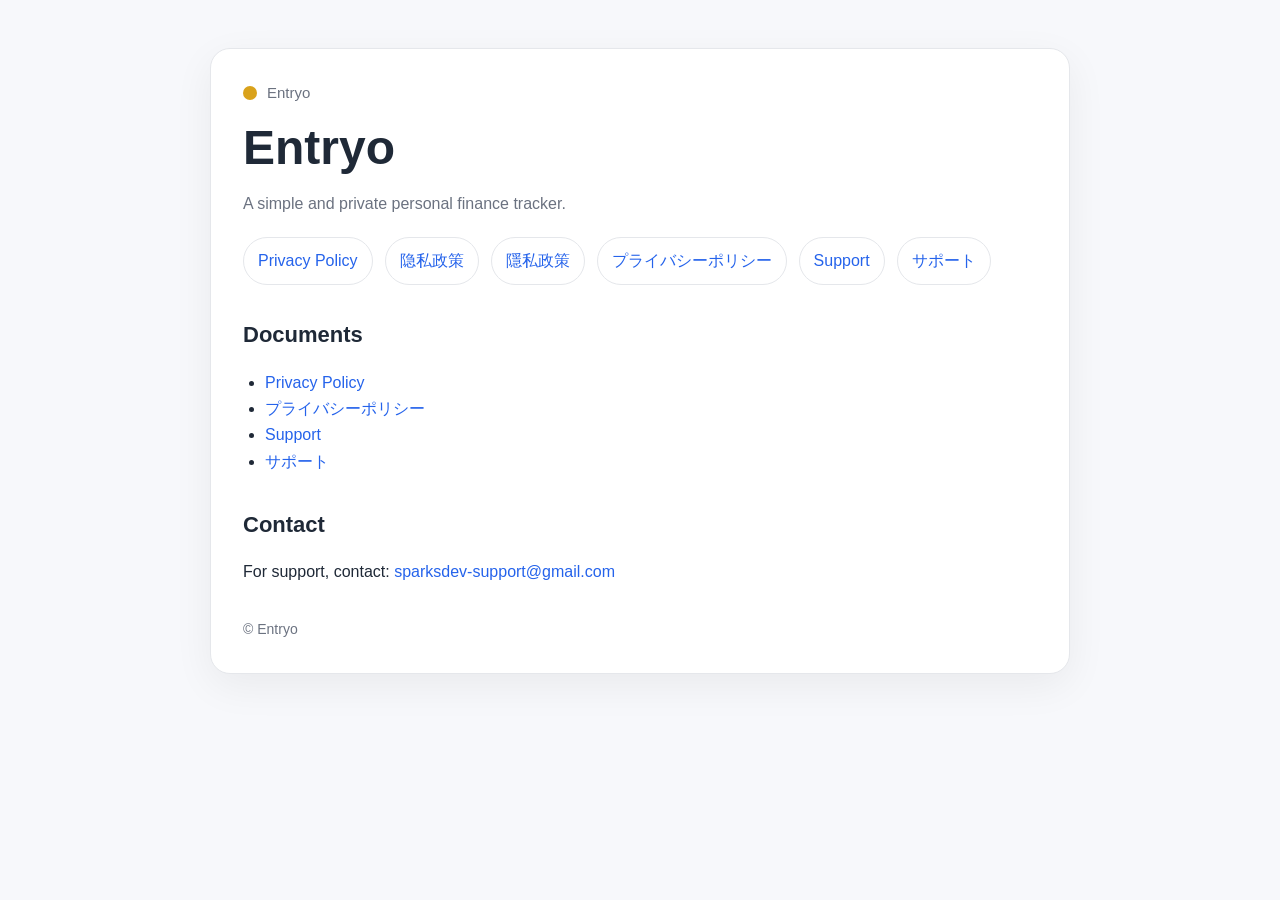
==== index.html @ dc65e1f8 "更改Coino为Entryo by Codex" ====
<!doctype html>
<html lang="en">
<head>
  <meta charset="utf-8">
  <meta name="viewport" content="width=device-width, initial-scale=1">
  <title>Entryo</title>
  <meta name="description" content="Entryo documents">
  <style>
:root{color-scheme:light dark;--bg:#f7f8fb;--card:#fff;--text:#1f2937;--muted:#6b7280;--border:#e5e7eb;--accent:#d9a21b;--link:#2563eb}
@media(prefers-color-scheme:dark){:root{--bg:#0f1115;--card:#171a21;--text:#f3f4f6;--muted:#9ca3af;--border:#2d3340;--accent:#f4c542;--link:#7cb7ff}}
*{box-sizing:border-box}body{margin:0;font-family:-apple-system,BlinkMacSystemFont,"Segoe UI",Roboto,Helvetica,Arial,"PingFang SC","Microsoft YaHei","Noto Sans CJK SC","Noto Sans TC",sans-serif;background:var(--bg);color:var(--text);line-height:1.65}
.container{width:min(860px,calc(100% - 32px));margin:0 auto;padding:48px 0}.card{background:var(--card);border:1px solid var(--border);border-radius:20px;padding:32px;box-shadow:0 12px 40px rgba(0,0,0,.06)}
header{margin-bottom:28px}.brand{display:inline-flex;align-items:center;gap:10px;color:var(--muted);font-size:15px;margin-bottom:16px}.logo-dot{width:14px;height:14px;border-radius:999px;background:var(--accent);display:inline-block}
h1{font-size:clamp(32px,6vw,48px);line-height:1.1;margin:0 0 12px}h2{font-size:22px;margin:32px 0 10px}p,li{font-size:16px}.muted{color:var(--muted)}
nav,.language-links{display:flex;flex-wrap:wrap;gap:12px;margin:20px 0 0}a{color:var(--link);text-decoration:none}a:hover{text-decoration:underline}.button-link{display:inline-flex;padding:10px 14px;border:1px solid var(--border);border-radius:999px}
footer{margin-top:32px;color:var(--muted);font-size:14px}ul{padding-left:22px}
</style>
</head>
<body>
  <main class="container">
    <article class="card">

<header>
  <div class="brand"><span class="logo-dot"></span><span>Entryo</span></div>
  <h1>Entryo</h1>
  <p class="muted">A simple and private personal finance tracker.</p>
  <nav>
    <a class="button-link" href="./privacy/">Privacy Policy</a>
    <a class="button-link" href="./privacy/zh-Hans.html">隐私政策</a>
    <a class="button-link" href="./privacy/zh-Hant.html">隱私政策</a>
    <a class="button-link" href="./privacy/ja.html">プライバシーポリシー</a>
    <a class="button-link" href="./support/">Support</a>
    <a class="button-link" href="./support/ja.html">サポート</a>
  </nav>
</header>
<h2>Documents</h2>
<ul>
  <li><a href="./privacy/">Privacy Policy</a></li>
  <li><a href="./privacy/ja.html">プライバシーポリシー</a></li>
  <li><a href="./support/">Support</a></li>
  <li><a href="./support/ja.html">サポート</a></li>
</ul>
<h2>Contact</h2>
<p>For support, contact: <a href="mailto:sparksdev-support@gmail.com">sparksdev-support@gmail.com</a></p>
<footer>© Entryo</footer>

    </article>
  </main>
</body>
</html>
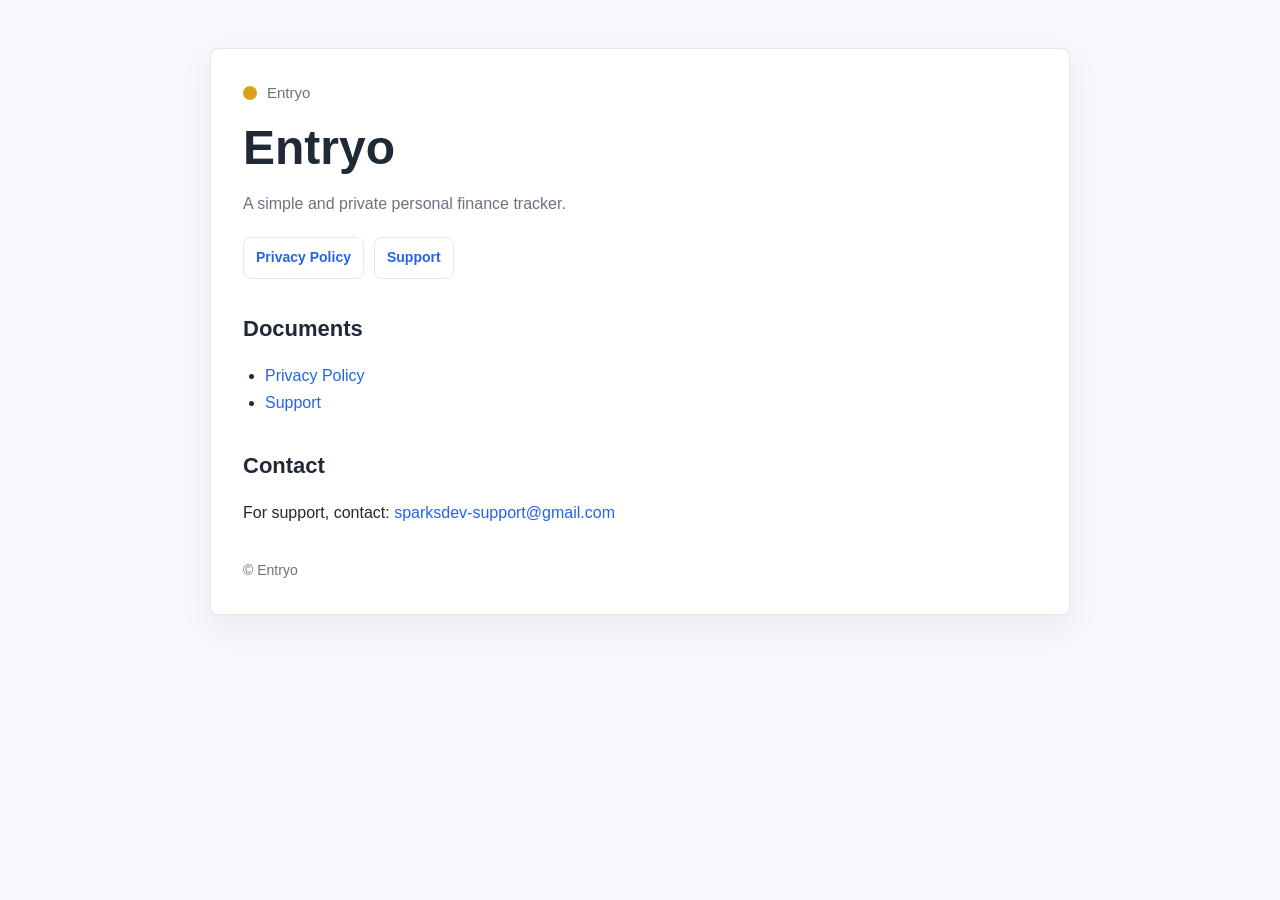
==== commit 8079190d: "调整页面样式by Codex" ====
--- a/index.html
+++ b/index.html
@@ -5,16 +5,7 @@
   <meta name="viewport" content="width=device-width, initial-scale=1">
   <title>Entryo</title>
   <meta name="description" content="Entryo documents">
-  <style>
-:root{color-scheme:light dark;--bg:#f7f8fb;--card:#fff;--text:#1f2937;--muted:#6b7280;--border:#e5e7eb;--accent:#d9a21b;--link:#2563eb}
-@media(prefers-color-scheme:dark){:root{--bg:#0f1115;--card:#171a21;--text:#f3f4f6;--muted:#9ca3af;--border:#2d3340;--accent:#f4c542;--link:#7cb7ff}}
-*{box-sizing:border-box}body{margin:0;font-family:-apple-system,BlinkMacSystemFont,"Segoe UI",Roboto,Helvetica,Arial,"PingFang SC","Microsoft YaHei","Noto Sans CJK SC","Noto Sans TC",sans-serif;background:var(--bg);color:var(--text);line-height:1.65}
-.container{width:min(860px,calc(100% - 32px));margin:0 auto;padding:48px 0}.card{background:var(--card);border:1px solid var(--border);border-radius:20px;padding:32px;box-shadow:0 12px 40px rgba(0,0,0,.06)}
-header{margin-bottom:28px}.brand{display:inline-flex;align-items:center;gap:10px;color:var(--muted);font-size:15px;margin-bottom:16px}.logo-dot{width:14px;height:14px;border-radius:999px;background:var(--accent);display:inline-block}
-h1{font-size:clamp(32px,6vw,48px);line-height:1.1;margin:0 0 12px}h2{font-size:22px;margin:32px 0 10px}p,li{font-size:16px}.muted{color:var(--muted)}
-nav,.language-links{display:flex;flex-wrap:wrap;gap:12px;margin:20px 0 0}a{color:var(--link);text-decoration:none}a:hover{text-decoration:underline}.button-link{display:inline-flex;padding:10px 14px;border:1px solid var(--border);border-radius:999px}
-footer{margin-top:32px;color:var(--muted);font-size:14px}ul{padding-left:22px}
-</style>
+  <link rel="stylesheet" href="./styles.css">
 </head>
 <body>
   <main class="container">
@@ -24,21 +15,15 @@
   <div class="brand"><span class="logo-dot"></span><span>Entryo</span></div>
   <h1>Entryo</h1>
   <p class="muted">A simple and private personal finance tracker.</p>
-  <nav>
+  <nav class="page-actions" aria-label="Documents">
     <a class="button-link" href="./privacy/">Privacy Policy</a>
-    <a class="button-link" href="./privacy/zh-Hans.html">隐私政策</a>
-    <a class="button-link" href="./privacy/zh-Hant.html">隱私政策</a>
-    <a class="button-link" href="./privacy/ja.html">プライバシーポリシー</a>
     <a class="button-link" href="./support/">Support</a>
-    <a class="button-link" href="./support/ja.html">サポート</a>
   </nav>
 </header>
 <h2>Documents</h2>
 <ul>
   <li><a href="./privacy/">Privacy Policy</a></li>
-  <li><a href="./privacy/ja.html">プライバシーポリシー</a></li>
   <li><a href="./support/">Support</a></li>
-  <li><a href="./support/ja.html">サポート</a></li>
 </ul>
 <h2>Contact</h2>
 <p>For support, contact: <a href="mailto:sparksdev-support@gmail.com">sparksdev-support@gmail.com</a></p>
--- a/styles.css
+++ b/styles.css
@@ -0,0 +1,31 @@
+:root{color-scheme:light dark;--bg:#f7f8fb;--card:#fff;--soft:#f3f5f8;--text:#1f2937;--muted:#6b7280;--border:#e5e7eb;--accent:#d9a21b;--link:#2563eb;--shadow:0 12px 36px rgba(0,0,0,.06)}
+@media(prefers-color-scheme:dark){:root{--bg:#0f1115;--card:#171a21;--soft:#222731;--text:#f3f4f6;--muted:#9ca3af;--border:#2d3340;--accent:#f4c542;--link:#7cb7ff;--shadow:0 12px 36px rgba(0,0,0,.18)}}
+*{box-sizing:border-box}
+body{margin:0;font-family:-apple-system,BlinkMacSystemFont,"Segoe UI",Roboto,Helvetica,Arial,"PingFang SC","Microsoft YaHei","Noto Sans CJK SC","Noto Sans TC",sans-serif;background:var(--bg);color:var(--text);line-height:1.65}
+.container{width:min(860px,calc(100% - 32px));margin:0 auto;padding:48px 0}
+.card{background:var(--card);border:1px solid var(--border);border-radius:8px;padding:32px;box-shadow:var(--shadow)}
+header{margin-bottom:28px}
+.brand{display:inline-flex;align-items:center;gap:10px;color:var(--muted);font-size:15px;margin-bottom:16px}
+.logo-dot{width:14px;height:14px;border-radius:50%;background:var(--accent);display:inline-block}
+h1{font-size:clamp(32px,6vw,48px);line-height:1.1;margin:0 0 12px}
+h2{font-size:22px;margin:32px 0 10px}
+p,li{font-size:16px}
+.muted{color:var(--muted)}
+.page-actions{display:flex;flex-wrap:wrap;align-items:flex-start;gap:10px;margin-top:20px}
+a{color:var(--link);text-decoration:none}
+a:hover{text-decoration:underline}
+.button-link,.language-toggle{display:inline-flex;align-items:center;gap:8px;min-height:42px;padding:8px 12px;border:1px solid var(--border);border-radius:8px;background:var(--card);color:var(--link);font-size:14px;font-weight:600;line-height:1.4}
+.button-link:hover,.language-toggle:hover{background:var(--soft);text-decoration:none}
+.language-menu{position:relative}
+.language-toggle{cursor:pointer;list-style:none}
+.language-toggle::-webkit-details-marker{display:none}
+.language-toggle::after{content:"";width:6px;height:6px;margin:-4px 2px 0 4px;border-right:2px solid currentColor;border-bottom:2px solid currentColor;transform:rotate(45deg)}
+.language-menu[open] .language-toggle::after{margin-top:4px;transform:rotate(225deg)}
+.language-options{position:absolute;z-index:2;top:calc(100% + 8px);right:0;width:168px;margin:0;padding:6px;list-style:none;border:1px solid var(--border);border-radius:8px;background:var(--card);box-shadow:var(--shadow)}
+.language-options li{font-size:14px}
+.language-options a{display:block;padding:8px 10px;border-radius:6px;color:var(--text)}
+.language-options a:hover{background:var(--soft);text-decoration:none}
+.language-options a[aria-current="page"]{background:var(--soft);font-weight:700}
+footer{margin-top:32px;color:var(--muted);font-size:14px}
+ul{padding-left:22px}
+@media(max-width:520px){.container{width:min(100% - 24px,860px);padding:20px 0}.card{padding:20px}.language-options{right:auto;left:0}}
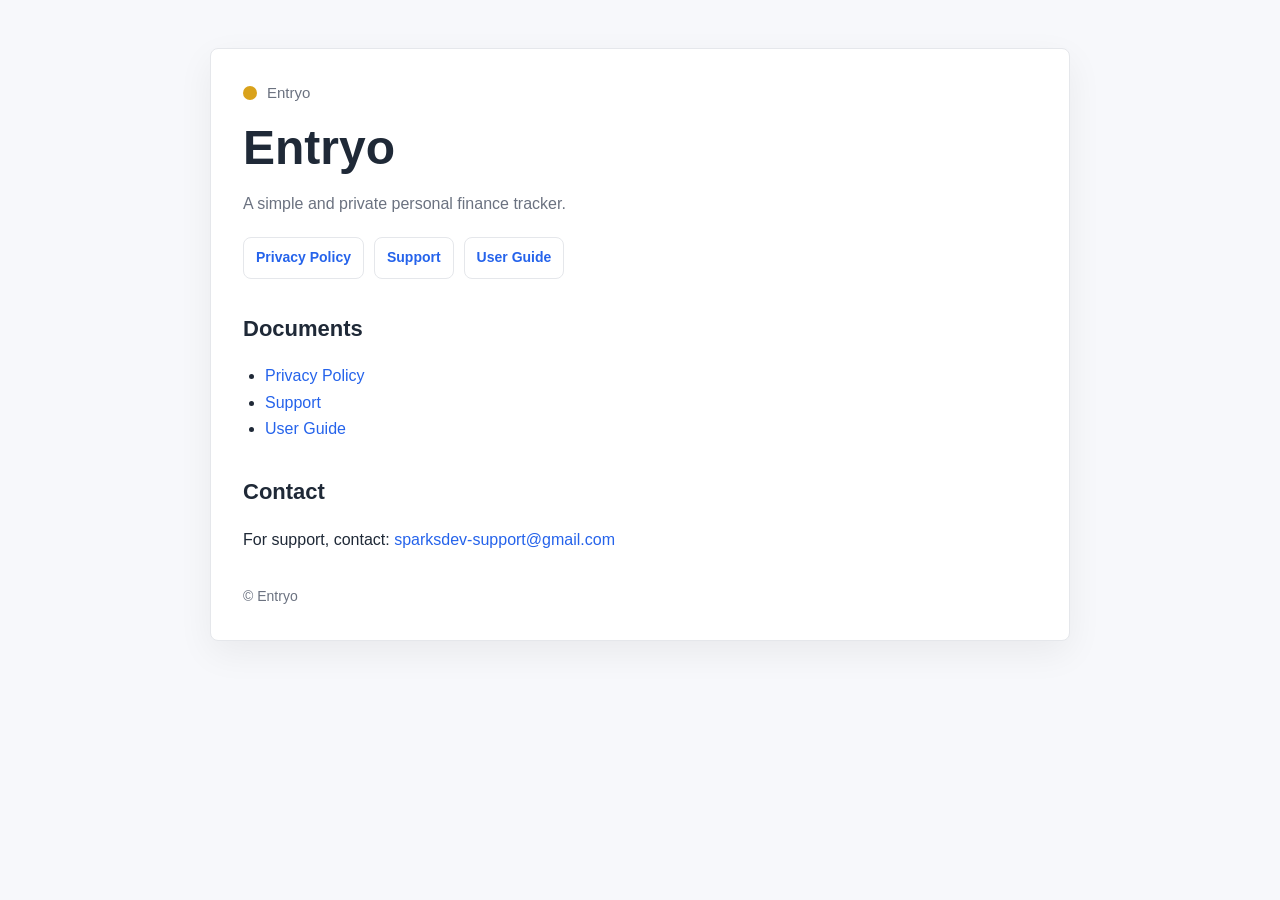
==== commit 3885363e: "add User Guide by Codex & Cumi" ====
--- a/index.html
+++ b/index.html
@@ -18,12 +18,14 @@
   <nav class="page-actions" aria-label="Documents">
     <a class="button-link" href="./privacy/">Privacy Policy</a>
     <a class="button-link" href="./support/">Support</a>
+    <a class="button-link" href="./guide/">User Guide</a>
   </nav>
 </header>
 <h2>Documents</h2>
 <ul>
   <li><a href="./privacy/">Privacy Policy</a></li>
   <li><a href="./support/">Support</a></li>
+  <li><a href="./guide/">User Guide</a></li>
 </ul>
 <h2>Contact</h2>
 <p>For support, contact: <a href="mailto:sparksdev-support@gmail.com">sparksdev-support@gmail.com</a></p>
--- a/styles.css
+++ b/styles.css
@@ -1,6 +1,7 @@
 :root{color-scheme:light dark;--bg:#f7f8fb;--card:#fff;--soft:#f3f5f8;--text:#1f2937;--muted:#6b7280;--border:#e5e7eb;--accent:#d9a21b;--link:#2563eb;--shadow:0 12px 36px rgba(0,0,0,.06)}
 @media(prefers-color-scheme:dark){:root{--bg:#0f1115;--card:#171a21;--soft:#222731;--text:#f3f4f6;--muted:#9ca3af;--border:#2d3340;--accent:#f4c542;--link:#7cb7ff;--shadow:0 12px 36px rgba(0,0,0,.18)}}
 *{box-sizing:border-box}
+html{scroll-behavior:smooth}
 body{margin:0;font-family:-apple-system,BlinkMacSystemFont,"Segoe UI",Roboto,Helvetica,Arial,"PingFang SC","Microsoft YaHei","Noto Sans CJK SC","Noto Sans TC",sans-serif;background:var(--bg);color:var(--text);line-height:1.65}
 .container{width:min(860px,calc(100% - 32px));margin:0 auto;padding:48px 0}
 .card{background:var(--card);border:1px solid var(--border);border-radius:8px;padding:32px;box-shadow:var(--shadow)}
@@ -29,3 +30,28 @@
 footer{margin-top:32px;color:var(--muted);font-size:14px}
 ul{padding-left:22px}
 @media(max-width:520px){.container{width:min(100% - 24px,860px);padding:20px 0}.card{padding:20px}.language-options{right:auto;left:0}}
+.guide-shell{width:min(1200px,calc(100% - 32px));margin:0 auto;padding:36px 0;display:grid;grid-template-columns:260px minmax(0,1fr);gap:24px;align-items:start}
+.guide-content{min-width:0;background:var(--card);border:1px solid var(--border);border-radius:8px;padding:32px;box-shadow:var(--shadow)}
+.guide-header{padding-bottom:22px;border-bottom:1px solid var(--border)}
+.guide-header .brand a{color:inherit;text-decoration:none}
+.guide-body{padding-top:4px}
+.guide-body h2,.guide-body h3,.guide-body h4{scroll-margin-top:24px}
+.guide-body h3{font-size:19px;margin:26px 0 8px}
+.guide-body h4{font-size:17px;margin:22px 0 8px}
+.guide-body hr{border:0;border-top:1px solid var(--border);margin:32px 0}
+.guide-body table{width:100%;border-collapse:collapse;font-size:15px}
+.guide-body th,.guide-body td{padding:10px 12px;border:1px solid var(--border);vertical-align:top}
+.guide-body th{background:var(--soft);text-align:left}
+.table-wrap{width:100%;overflow-x:auto;margin:18px 0}
+.guide-body pre{overflow-x:auto;margin:18px 0;padding:14px 16px;border:1px solid var(--border);border-radius:8px;background:var(--soft);font-size:14px;line-height:1.5}
+.guide-body code{font-family:ui-monospace,SFMono-Regular,SFMono,Menlo,Consolas,"Liberation Mono",monospace}
+.guide-toc{position:sticky;top:20px;max-height:calc(100vh - 40px);overflow:auto;padding:16px;border:1px solid var(--border);border-radius:8px;background:var(--card);box-shadow:var(--shadow)}
+.toc-title{margin:0 0 10px;color:var(--muted);font-size:13px;font-weight:700;text-transform:uppercase;letter-spacing:.04em}
+.guide-toc ol{list-style:none;margin:0;padding:0}
+.guide-toc li{font-size:14px;line-height:1.35}
+.guide-toc a{display:block;padding:7px 8px;border-radius:6px;color:var(--text)}
+.guide-toc a:hover{background:var(--soft);text-decoration:none}
+.guide-toc .toc-level-3 a{padding-left:20px;color:var(--muted);font-size:13px}
+.anchor-alias{display:block;position:relative;top:-24px;visibility:hidden}
+@media(max-width:900px){.guide-shell{grid-template-columns:1fr;padding:20px 0}.guide-toc{position:static;max-height:none;order:2}.guide-content{order:1;padding:24px}}
+@media(max-width:520px){.guide-shell{width:min(100% - 24px,1200px)}.guide-content{padding:20px}.guide-toc{padding:14px}}
